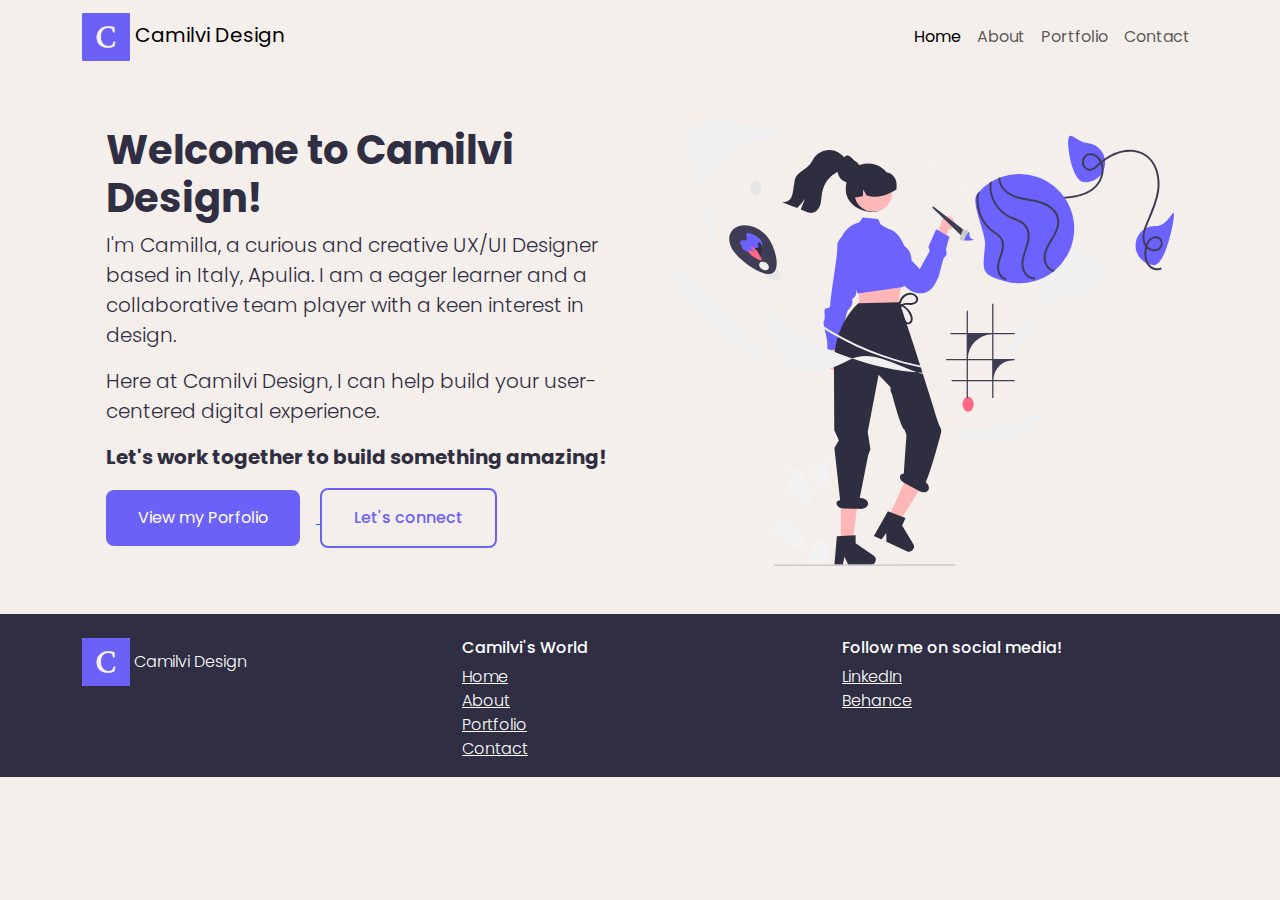
==== index.html @ e9a5604f "Add files via upload" ====
<!DOCTYPE html>
<html lang="en it">

<head>
  <meta charset="UTF-8">
  <meta name="viewport" content="width=device-width, initial-scale=1.0">
  <meta name="description" content="Welcome to Camilvi Design! My name is Camilla, and I can help build your user-centered digital experience.">

  <!--Tag OpenGraph-->
  <meta property="og:title" content="Camilvi Design | Home" />
  <meta property="og:description" content="Welcome to Camilvi Design! My name is Camilla, and I can help build your user-centered digital experience." />
  <meta property="og:url" content="http://127.0.0.1:5500/index.html" />
  <meta property="og:type" content="website" />

  <!--Titolo tab-->
  <title>Camilvi Design | Home</title>

  <!--Favicon-->
  <link rel="icon" href="assets/img/favicon/favicon.ico" type="image/x-icon">

  <!--Font Poppins-->
  <link rel="preconnect" href="https://fonts.googleapis.com">
  <link rel="preconnect" href="https://fonts.gstatic.com" crossorigin>
  <link
    href="https://fonts.googleapis.com/css2?family=Poppins:ital,wght@0,100;0,200;0,300;0,400;0,500;0,600;0,700;0,800;0,900;1,100;1,200;1,300;1,400;1,500;1,600;1,700;1,800;1,900&family=Roboto:ital,wght@0,100;0,300;0,400;0,500;0,700;0,900;1,100;1,300;1,400;1,500;1,700;1,900&display=swap"
    rel="stylesheet">

  <!--File CSS-->
  <link rel="stylesheet" href="assets/css/style.css">

  <!--Bootstrap-->
  <link href="https://cdn.jsdelivr.net/npm/bootstrap@5.3.3/dist/css/bootstrap.min.css" rel="stylesheet"
    integrity="sha384-QWTKZyjpPEjISv5WaRU9OFeRpok6YctnYmDr5pNlyT2bRjXh0JMhjY6hW+ALEwIH" crossorigin="anonymous">

</head>

<body class="body">

  <!--Navbar-->
  <nav class="navbar sticky-top navbar-expand-md">
    <div class="container">
      <a class="navbar-brand" href="index.html">
        <img src="assets/img/logo/logo.png" alt="Logo" width="48px" height="48px" class="d-inline-block align-text-center">
        Camilvi Design
      </a>
      <button class="navbar-toggler" type="button" data-bs-toggle="collapse" data-bs-target="#navbarNav"
        aria-controls="navbarNav" aria-expanded="false" aria-label="Toggle navigation">
        <span class="navbar-toggler-icon"></span>
      </button>
      <div class="collapse navbar-collapse" id="navbarNav">
        <ul class="navbar-nav ms-auto">
          <li class="nav-item">
            <a class="nav-link active" aria-current="page" href="index.html">Home</a>
          </li>
          <li class="nav-item">
            <a class="nav-link" href="about.html">About</a>
          </li>
          <li class="nav-item">
            <a class="nav-link" href="portfolio.html">Portfolio</a>
          </li>
          <li class="nav-item">
            <a class="nav-link" href="contact.html">Contact</a>
          </li>
        </ul>
      </div>
    </div>
  </nav>

  <!--Main Content-->
  <div class="container">
    <div class="row mx-auto gx-5">
      
      <div class="col-md-6 mt-5 align-self-center">
          <h1 class="fw-bold">Welcome to Camilvi Design!</h1>
          <p class="lead">I'm Camilla, a curious and creative UX/UI Designer based in Italy, Apulia.
            I am a eager learner and a collaborative team player with a keen interest in design.</p>
          <p class="lead">Here at Camilvi Design, I can help build your user-centered digital experience.
          <p class="lead fw-bold">Let's work together to build something amazing!</p>
          <a href="portfolio.html">
            <button class="primary-cta">View my Porfolio</button>
          </a>
          <a href="contact.html">
            <button class="secondary-cta">Let's connect</button>
          </a>
      </div>

      <div class="col-md-6 mt-5 align-self-center">
        <img src="assets/img/illustrations/camilvi-design-home.svg" class="img-fluid" alt="An illustration of a creative girl painting">
      </div>
    </div>
  </div>

  <!--Footer-->
  <footer class="footer">
    <div class="container">
      <div class="row mt-5">
        <div class="col-md-4 mt-4">
          <a class="navbar-brand" href="index.html">
            <img src="assets/img/logo/logo.png" alt="Logo" width="48px" height="48px" class="d-inline-block align-text-center">
            Camilvi Design
          </a>
        </div>
        <div class="col-md-4 mt-4">
          <ul class="list-unstyled">
            <h6>Camilvi's World</h6>
            <li><a href="index.html">Home</a></li>
            <li><a href="about.html">About</a></li>
            <li><a href="portfolio.html">Portfolio</a></li>
            <li><a href="contact.html">Contact</a></li>
          </ul>
        </div>
        <div class="col-md-4 mt-4">
          <ul class="list-unstyled">
            <h6>Follow me on social media!</h6>
            <li><a href="https://it.linkedin.com/" target="_blank">LinkedIn</a></li>
            <li><a href="https://www.behance.net/" target="_blank">Behance</a></li>
          </ul>
        </div>
      </div>
    </div>
  </footer>

  <script src="https://cdn.jsdelivr.net/npm/bootstrap@5.3.3/dist/js/bootstrap.bundle.min.js"
    integrity="sha384-YvpcrYf0tY3lHB60NNkmXc5s9fDVZLESaAA55NDzOxhy9GkcIdslK1eN7N6jIeHz"
    crossorigin="anonymous"></script>
</body>

</html>
---- assets/css/style.css ----
/*General styles*/
.body,
.navbar {
    background-color: #f5efeb;
    font-family: Poppins, Arial;
    color: #2F2E42;
}

.navbar {
    z-index: 100;
}


.footer {
    background-color: #2F2E42;
    color: white;
}

.footer a {
    color: white;
    font-weight: 300;
}

.footer a:hover {
    font-weight: 500;
}


/*Button*/
.primary-cta {
    background-color: #6C61F6;
    color: white;
    border: none;
    border-radius: 8px;
    padding: 16px 32px;
    font-size: 16px;
    margin-right: 16px;
    margin-bottom: 16px;
}

.secondary-cta {
    background-color: #f5efeb;
    color: #6C61F6;
    border: 2px solid #6C61F6;
    border-radius: 8px;
    padding: 16px 32px;
    font-size: 16px;
    font-weight: 500;
}


.disabled-button {
    background-color: lightgray;
    color: #2F2E42;
    border: none;
    border-radius: 8px;
    padding: 8px 16px;
    font-size: 16px;
    width: 100%;
}

.primary-cta:hover {
    opacity: 0.8;
}

.secondary-cta:hover {
    font-weight: 700;
}


/*Form*/
.form-input {
    margin-bottom: 16px;
}

.input-field {
    padding: 16px 32px;
    border: 1px solid black;
    border-radius: 8px;
    width: 100%;
}

.input-label {
    margin-bottom: 4px;
    font-weight: 500;
}

/*Form*/
.portfolio {
    margin: 32px;
}

.portfolio-grid {
    display: grid;
    grid-template-columns: 1fr 1fr 1fr;
    column-gap: 16px;
    row-gap: 40px;
}

@media (max-width: 576px) {
    .portfolio-grid {
        grid-template-columns: 1fr;
    }
}

@media (min-width: 577px) and (max-width: 991px) {
    .portfolio-grid {
        grid-template-columns: 1fr 1fr;
    }
}

@media (min-width: 992px) {
    .portfolio-grid {
        grid-template-columns: 1fr 1fr 1fr;
    }
}

.case-study-preview {
        border-radius: 8px;
        box-shadow: 1px 1px 5px #2F2E42;
}

.thumbnail {
    width: 100%;
    border-top-left-radius: 8px;
    border-top-right-radius: 8px;
}

.case-study-info {
    margin: 16px;
}

.case-study-title {
    font-size: 24px;
    font-weight: 500;
}
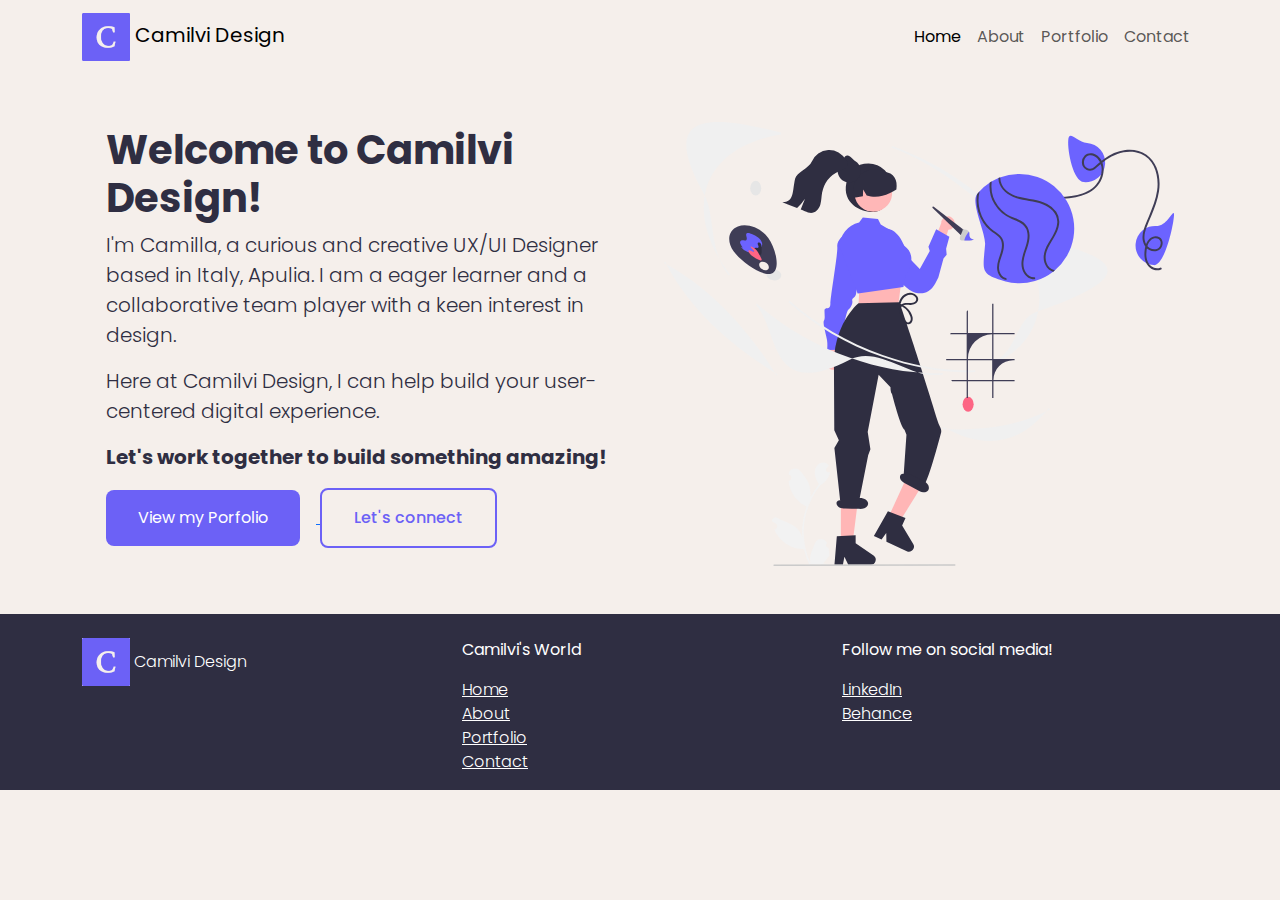
==== commit 1aa458f3: "Update index.html" ====
--- a/index.html
+++ b/index.html
@@ -1,5 +1,5 @@
 <!DOCTYPE html>
-<html lang="en it">
+<html lang="en">
 
 <head>
   <meta charset="UTF-8">
@@ -13,7 +13,7 @@
   <meta property="og:type" content="website" />
 
   <!--Titolo tab-->
-  <title>Camilvi Design | Home</title>
+  <title>Camilvi Design | Home | UX/UI Design</title>
 
   <!--Favicon-->
   <link rel="icon" href="assets/img/favicon/favicon.ico" type="image/x-icon">
@@ -37,34 +37,36 @@
 <body class="body">
 
   <!--Navbar-->
-  <nav class="navbar sticky-top navbar-expand-md">
-    <div class="container">
-      <a class="navbar-brand" href="index.html">
-        <img src="assets/img/logo/logo.png" alt="Logo" width="48px" height="48px" class="d-inline-block align-text-center">
-        Camilvi Design
-      </a>
-      <button class="navbar-toggler" type="button" data-bs-toggle="collapse" data-bs-target="#navbarNav"
+  <header>
+    <nav class="navbar sticky-top navbar-expand-md">
+      <div class="container">
+        <a class="navbar-brand" href="index.html">
+          <img src="assets/img/logo/logo.png" alt="Camilvi Design Logo featuring the letter C on a purple background" width="48" height="48" class="d-inline-block align-text-center">
+          Camilvi Design
+        </a>
+        <button class="navbar-toggler" type="button" data-bs-toggle="collapse" data-bs-target="#navbarNav"
         aria-controls="navbarNav" aria-expanded="false" aria-label="Toggle navigation">
-        <span class="navbar-toggler-icon"></span>
-      </button>
-      <div class="collapse navbar-collapse" id="navbarNav">
-        <ul class="navbar-nav ms-auto">
-          <li class="nav-item">
-            <a class="nav-link active" aria-current="page" href="index.html">Home</a>
-          </li>
-          <li class="nav-item">
-            <a class="nav-link" href="about.html">About</a>
-          </li>
-          <li class="nav-item">
-            <a class="nav-link" href="portfolio.html">Portfolio</a>
-          </li>
-          <li class="nav-item">
-            <a class="nav-link" href="contact.html">Contact</a>
-          </li>
-        </ul>
+          <span class="navbar-toggler-icon"></span>
+        </button>
+        <div class="collapse navbar-collapse" id="navbarNav">
+          <ul class="navbar-nav ms-auto">
+            <li class="nav-item">
+              <a class="nav-link active" aria-current="page" href="index.html">Home</a>
+            </li>
+            <li class="nav-item">
+              <a class="nav-link" href="about.html">About</a>
+            </li>
+            <li class="nav-item">
+              <a class="nav-link" href="portfolio.html">Portfolio</a>
+            </li>
+            <li class="nav-item">
+              <a class="nav-link" href="contact.html">Contact</a>
+            </li>
+          </ul>
+        </div>
       </div>
-    </div>
-  </nav>
+    </nav>
+  </header>
 
   <!--Main Content-->
   <div class="container">
@@ -77,10 +79,10 @@
           <p class="lead">Here at Camilvi Design, I can help build your user-centered digital experience.
           <p class="lead fw-bold">Let's work together to build something amazing!</p>
           <a href="portfolio.html">
-            <button class="primary-cta">View my Porfolio</button>
+            <button class="primary-cta" aria-label="View my portfolio">View my Porfolio</button>
           </a>
           <a href="contact.html">
-            <button class="secondary-cta">Let's connect</button>
+            <button class="secondary-cta" aria-label="Let's connect">Let's connect</button>
           </a>
       </div>
 
@@ -96,13 +98,13 @@
       <div class="row mt-5">
         <div class="col-md-4 mt-4">
           <a class="navbar-brand" href="index.html">
-            <img src="assets/img/logo/logo.png" alt="Logo" width="48px" height="48px" class="d-inline-block align-text-center">
+            <img src="assets/img/logo/logo.png" alt="Camilvi Design Logo featuring the letter C on a purple background" width="48" height="48" class="d-inline-block align-text-center">
             Camilvi Design
           </a>
         </div>
         <div class="col-md-4 mt-4">
+          <p>Camilvi's World</p>
           <ul class="list-unstyled">
-            <h6>Camilvi's World</h6>
             <li><a href="index.html">Home</a></li>
             <li><a href="about.html">About</a></li>
             <li><a href="portfolio.html">Portfolio</a></li>
@@ -110,8 +112,8 @@
           </ul>
         </div>
         <div class="col-md-4 mt-4">
+          <p>Follow me on social media!</p>
           <ul class="list-unstyled">
-            <h6>Follow me on social media!</h6>
             <li><a href="https://it.linkedin.com/" target="_blank">LinkedIn</a></li>
             <li><a href="https://www.behance.net/" target="_blank">Behance</a></li>
           </ul>
@@ -125,4 +127,4 @@
     crossorigin="anonymous"></script>
 </body>
 
-</html>+</html>
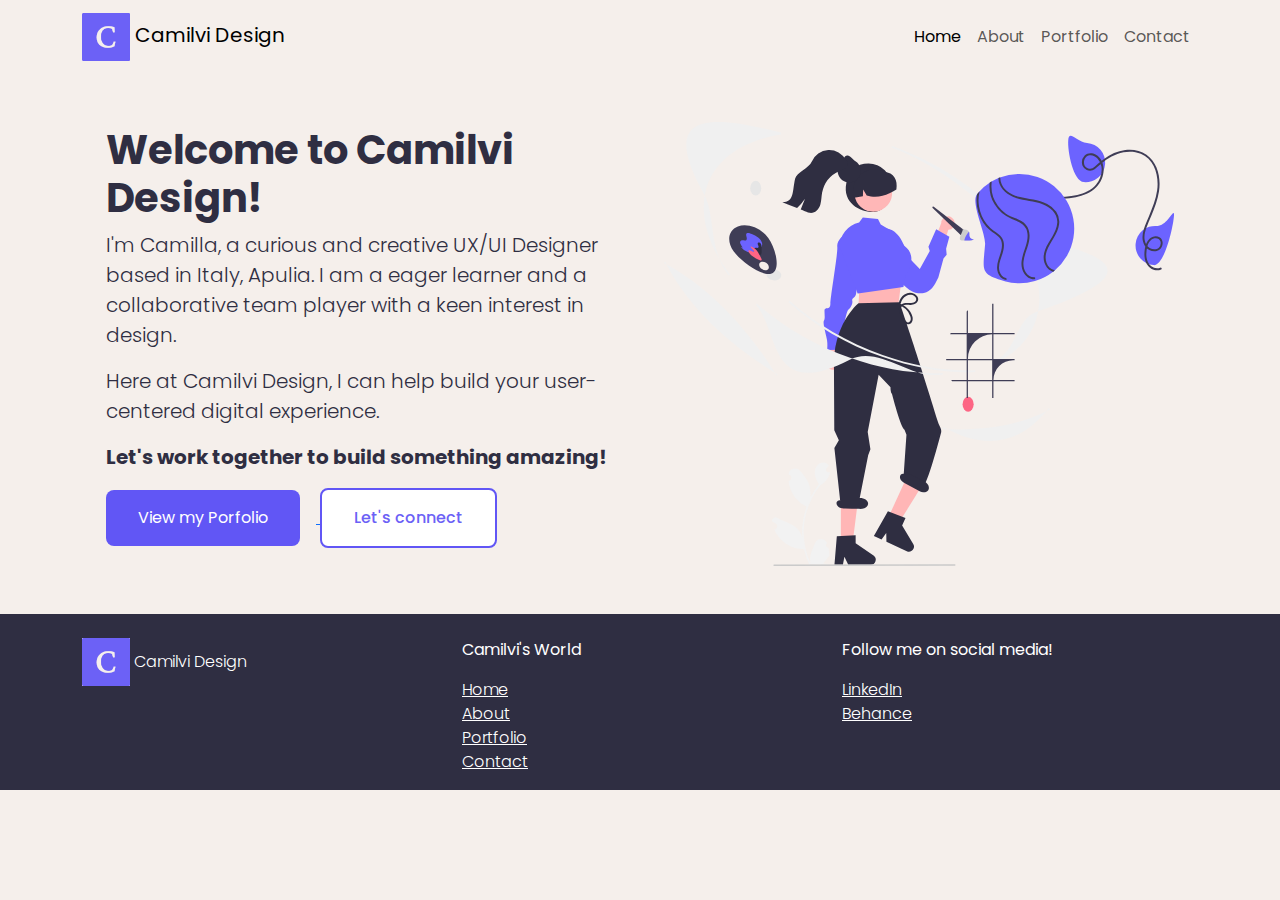
==== commit 51f1268c: "Update index.html" ====
--- a/index.html
+++ b/index.html
@@ -5,11 +5,13 @@
   <meta charset="UTF-8">
   <meta name="viewport" content="width=device-width, initial-scale=1.0">
   <meta name="description" content="Welcome to Camilvi Design! My name is Camilla, and I can help build your user-centered digital experience.">
+  <meta name="keywords" content="UX Design, UI Design, Portfolio, UX/UI">
 
   <!--Tag OpenGraph-->
-  <meta property="og:title" content="Camilvi Design | Home" />
+  <meta property="og:title" content="Camilvi Design | Home | UX/UI Design" />
   <meta property="og:description" content="Welcome to Camilvi Design! My name is Camilla, and I can help build your user-centered digital experience." />
-  <meta property="og:url" content="http://127.0.0.1:5500/index.html" />
+  <meta property="og:url" content="https://camilla-cafagna.github.io/start2impact-project/index.html" />
+  <meta property="og:image" content="https://camilla-cafagna.github.io/start2impact-project/assets/img/illustrations/camilvi-design.png" />
   <meta property="og:type" content="website" />
 
   <!--Titolo tab-->
--- a/assets/css/style.css
+++ b/assets/css/style.css
@@ -28,7 +28,7 @@
 
 /*Button*/
 .primary-cta {
-    background-color: #6C61F6;
+    background-color: #6156F5;
     color: white;
     border: none;
     border-radius: 8px;
@@ -39,9 +39,9 @@
 }
 
 .secondary-cta {
-    background-color: #f5efeb;
+    background-color: #ffffff;
     color: #6C61F6;
-    border: 2px solid #6C61F6;
+    border: 2px solid #6156F5;
     border-radius: 8px;
     padding: 16px 32px;
     font-size: 16px;
@@ -133,4 +133,4 @@
 .case-study-title {
     font-size: 24px;
     font-weight: 500;
-}+}
